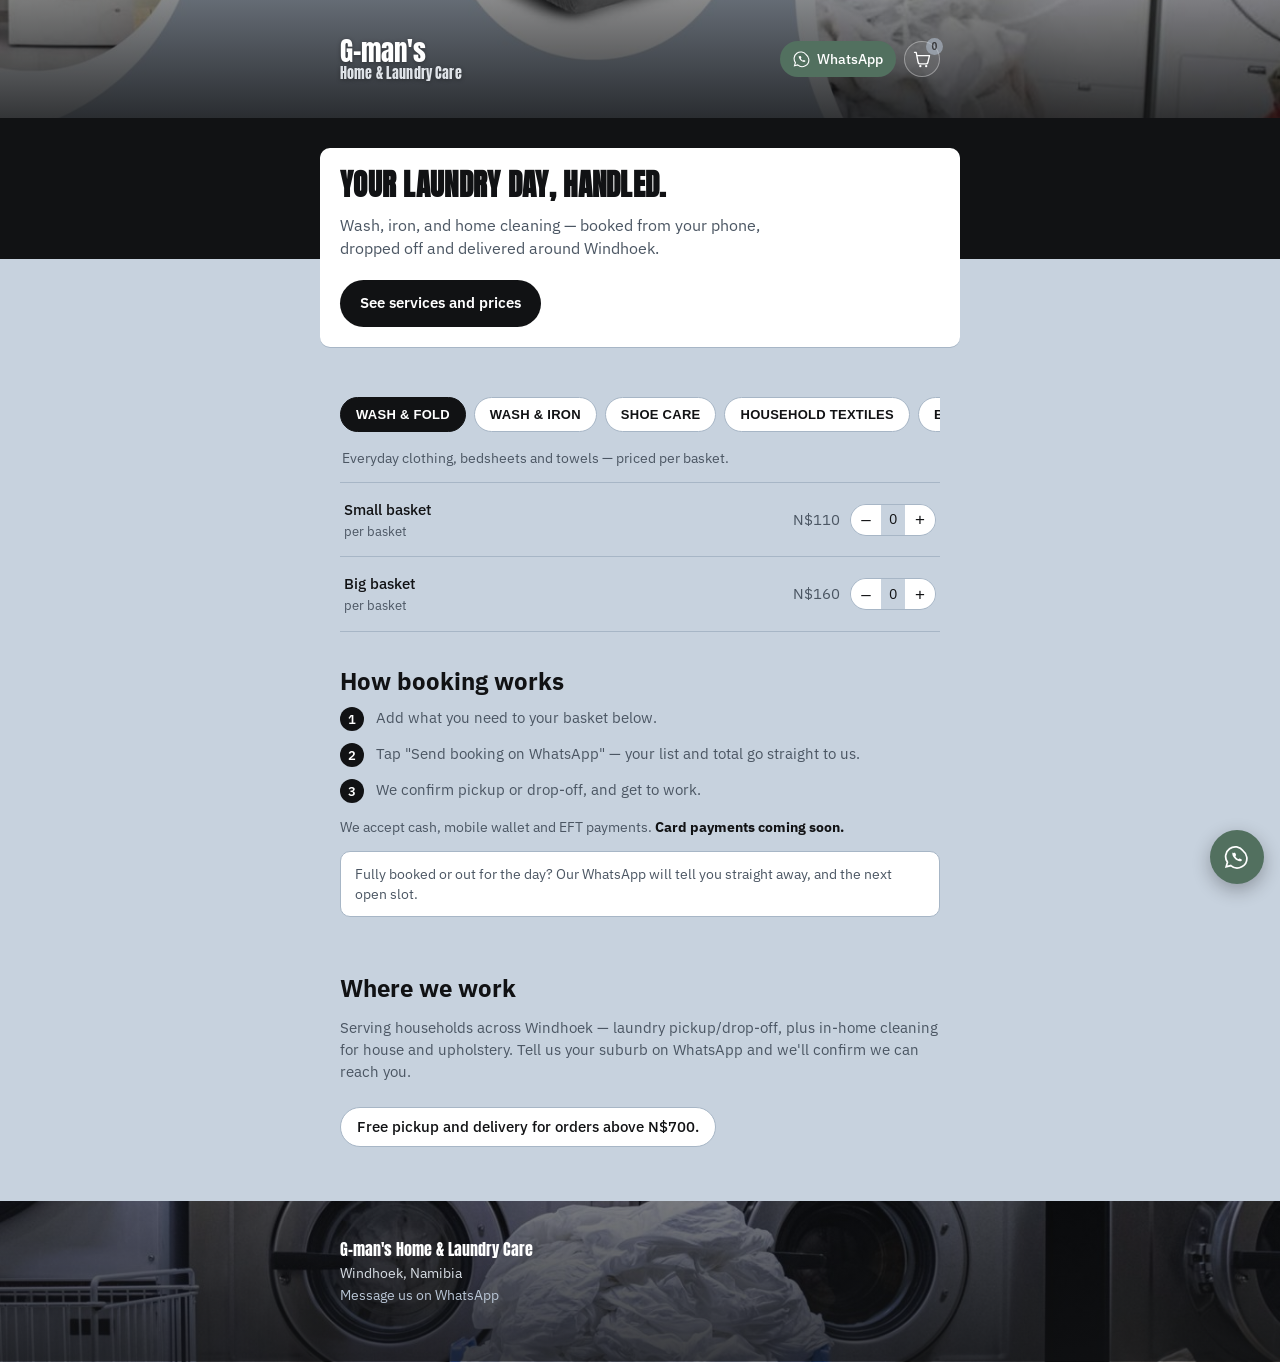
==== index.html @ aec287ac "Add files via upload" ====
<!DOCTYPE html>
<html lang="en">
<head>
<meta charset="UTF-8">
<meta name="viewport" content="width=device-width, initial-scale=1">
<title>G-man's Home &amp; Laundry Care — Windhoek</title>
<meta name="description" content="Laundry and home cleaning bookings in Windhoek, Namibia. Pick your services, see the price, book straight to WhatsApp.">
<link rel="preconnect" href="https://fonts.googleapis.com">
<link rel="preconnect" href="https://fonts.gstatic.com" crossorigin>
<link href="https://fonts.googleapis.com/css2?family=Anton&family=IBM+Plex+Sans:wght@400;500;600&display=swap" rel="stylesheet">
<link rel="stylesheet" href="styles.css">
</head>
<body>

<header class="site-header">
  <div class="wrap header-row">
    <p class="wordmark">G-man's<br><span>Home &amp; Laundry Care</span></p>
    <div class="header-actions">
      <a class="header-whatsapp" href="#" id="header-whatsapp-link" aria-label="Message us on WhatsApp">
        <svg width="18" height="18" viewBox="0 0 24 24" fill="none" aria-hidden="true"><path d="M17.6 6.3A8.9 8.9 0 0 0 3.2 16.8L2 21l4.3-1.1A8.9 8.9 0 0 0 21 12a8.9 8.9 0 0 0-3.4-5.7Z" stroke="currentColor" stroke-width="1.5"/><path d="M8.7 8.6c.2-.5.4-.5.7-.5h.5c.2 0 .4 0 .6.4l.6 1.5c.1.2 0 .4-.1.6l-.4.5c-.1.2-.1.3 0 .5.4.8 1.5 1.9 2.3 2.3.2.1.3.1.5 0l.5-.4c.2-.1.4-.2.6-.1l1.5.6c.4.2.4.4.4.6v.5c0 .3 0 .5-.5.7-.9.4-2.3.3-3.9-.7-1.3-.8-2.6-2.1-3.4-3.4-1-1.6-1.1-3-.7-3.9Z" fill="currentColor"/></svg>
        WhatsApp
      </a>
      <button class="header-cart" id="header-cart-btn" aria-haspopup="dialog" aria-controls="cart-drawer" aria-label="View basket">
        <svg width="20" height="20" viewBox="0 0 24 24" fill="none" aria-hidden="true"><path d="M3 4h2l2.4 12.2a2 2 0 0 0 2 1.6h7.6a2 2 0 0 0 2-1.6L21 8H6" stroke="currentColor" stroke-width="1.6" stroke-linecap="round" stroke-linejoin="round"/><circle cx="10" cy="20.5" r="1.4" fill="currentColor"/><circle cx="17" cy="20.5" r="1.4" fill="currentColor"/></svg>
        <span class="header-cart-badge" id="header-cart-badge">0</span>
      </button>
    </div>
  </div>
</header>

<main>

  <section class="hero">
    <div class="wrap">
      <h1>Your laundry day, handled.</h1>
      <p class="hero-sub">Wash, iron, and home cleaning — booked from your phone, dropped off and delivered around Windhoek.</p>
      <a href="#services" class="btn btn-primary">See services and prices</a>
    </div>
  </section>

  <section id="services" class="services">
    <div class="wrap">

      <div class="category-tabs" role="tablist" aria-label="Service categories" id="category-tabs">
        <!-- populated by script.js -->
      </div>

      <div class="category-note" id="category-note"></div>

      <ul class="item-list" id="item-list">
        <!-- populated by script.js -->
      </ul>

    </div>
  </section>

  <section class="how">
    <div class="wrap">
      <h2>How booking works</h2>
      <ol class="how-list">
        <li><span class="how-num">1</span> Add what you need to your basket below.</li>
        <li><span class="how-num">2</span> Tap "Send booking on WhatsApp" — your list and total go straight to us.</li>
        <li><span class="how-num">3</span> We confirm pickup or drop-off, and get to work.</li>
      </ol>
      <p class="how-payments">We accept cash, mobile wallet and EFT payments. <strong>Card payments coming soon.</strong></p>
      <p class="how-note">Fully booked or out for the day? Our WhatsApp will tell you straight away, and the next open slot.</p>
    </div>
  </section>

  <section class="areas">
    <div class="wrap">
      <h2>Where we work</h2>
      <p>Serving households across Windhoek — laundry pickup/drop-off, plus in-home cleaning for house and upholstery. Tell us your suburb on WhatsApp and we'll confirm we can reach you.</p>
      <p class="areas-delivery">Free pickup and delivery for orders above N$700.</p>
    </div>
  </section>

</main>

<footer class="site-footer">
  <div class="wrap">
    <p class="footer-name">G-man's Home &amp; Laundry Care</p>
    <p>Windhoek, Namibia</p>
    <p><a href="#" id="footer-whatsapp-link">Message us on WhatsApp</a></p>
  </div>
</footer>

<!-- Floating WhatsApp bubble -->
<a class="whatsapp-bubble" id="whatsapp-bubble-link" href="#" aria-label="Message us on WhatsApp">
  <svg width="26" height="26" viewBox="0 0 24 24" fill="none" aria-hidden="true"><path d="M17.6 6.3A8.9 8.9 0 0 0 3.2 16.8L2 21l4.3-1.1A8.9 8.9 0 0 0 21 12a8.9 8.9 0 0 0-3.4-5.7Z" stroke="#fff" stroke-width="1.6"/><path d="M8.7 8.6c.2-.5.4-.5.7-.5h.5c.2 0 .4 0 .6.4l.6 1.5c.1.2 0 .4-.1.6l-.4.5c-.1.2-.1.3 0 .5.4.8 1.5 1.9 2.3 2.3.2.1.3.1.5 0l.5-.4c.2-.1.4-.2.6-.1l1.5.6c.4.2.4.4.4.6v.5c0 .3 0 .5-.5.7-.9.4-2.3.3-3.9-.7-1.3-.8-2.6-2.1-3.4-3.4-1-1.6-1.1-3-.7-3.9Z" fill="#fff"/></svg>
</a>

<!-- Sticky cart bar (appears once something is added) -->
<button class="cart-bar" id="cart-bar" aria-haspopup="dialog" aria-controls="cart-drawer">
  <span id="cart-bar-count">0 items</span>
  <span id="cart-bar-total">N$0</span>
</button>

<!-- Cart drawer -->
<div class="cart-drawer" id="cart-drawer" role="dialog" aria-label="Your basket" aria-hidden="true">
  <div class="cart-drawer-inner">
    <div class="cart-drawer-head">
      <h2>Your basket</h2>
      <button id="cart-close" aria-label="Close basket">&times;</button>
    </div>
    <ul class="cart-items" id="cart-items"></ul>
    <p class="cart-empty" id="cart-empty">Nothing added yet — browse services above.</p>
    <div class="cart-drawer-foot">
      <div class="cart-total-row">
        <span>Total</span>
        <span id="cart-total">N$0</span>
      </div>
      <a href="#" id="whatsapp-send" class="btn btn-primary btn-block">Send booking on WhatsApp</a>
      <button id="cart-clear" class="btn-text">Clear basket</button>
    </div>
  </div>
</div>

<script src="script.js"></script>
</body>
</html>
---- styles.css ----
/* ===== Tokens ===== */
/* Palette matches the flyer: slate blue-grey background, near-black
   bold headline, white pill badges. */
:root {
  --paper: #c7d2de;
  --paper-deep: #b9c6d6;
  --ink: #111214;
  --ink-soft: #4b5663;
  --navy: #111214;
  --navy-soft: #2a3138;
  --gold: #111214;
  --gold-deep: #000000;
  --sage: #52705f;
  --line: #a7b6c6;
  --radius: 10px;
  --display: "Anton", "Archivo Black", sans-serif;
  --serif: "Anton", "Archivo Black", sans-serif;
  --sans: "IBM Plex Sans", -apple-system, Segoe UI, Roboto, sans-serif;
}

* { box-sizing: border-box; }
html { scroll-behavior: smooth; }

body {
  margin: 0;
  background: var(--paper);
  color: var(--ink);
  font-family: var(--sans);
  font-size: 16px;
  line-height: 1.5;
  -webkit-font-smoothing: antialiased;
}

.wrap {
  max-width: 640px;
  margin: 0 auto;
  padding: 0 20px;
}

h1, h2 {
  font-family: var(--sans);
  font-weight: 700;
  color: var(--navy);
  margin: 0 0 12px;
  line-height: 1.15;
}

/* Anton (condensed display font) is reserved for the big hero headline
   only — its lowercase letters (like "i") render oddly at smaller
   sizes, so section headings and cards use bold sans instead. */
.hero h1 {
  font-family: var(--display);
}

a { color: inherit; }

/* ===== Header ===== */
/* Banner photo behind the business name and icons. Swap header-bg.jpg
   for a different photo any time by replacing the file (keep the
   same name). */
.site-header {
  background-color: var(--navy);
  background-image:
    linear-gradient(180deg, rgba(17,18,20,.5) 0%, rgba(17,18,20,.85) 100%),
    url("header-bg.jpg");
  background-size: cover;
  background-position: center;
  color: #fff;
  min-height: 118px;
  display: flex;
  align-items: center;
}
.header-row {
  display: flex;
  align-items: center;
  justify-content: space-between;
  padding: 16px 20px;
  width: 100%;
}
.wordmark {
  font-family: var(--serif);
  font-size: 27px;
  line-height: 1.15;
  margin: 0;
  text-shadow: 0 1px 4px rgba(0,0,0,0.35);
}
.wordmark span {
  display: block;
  font-size: 14px;
  font-weight: 400;
  color: #dfe3e8;
  letter-spacing: 0.01em;
}
.header-actions {
  display: flex;
  align-items: center;
  gap: 8px;
  flex: 0 0 auto;
}
.header-whatsapp {
  display: inline-flex;
  align-items: center;
  gap: 6px;
  text-decoration: none;
  color: #fff;
  background: var(--sage);
  padding: 8px 13px;
  border-radius: 999px;
  font-size: 13.5px;
  font-weight: 500;
  white-space: nowrap;
}
.header-cart {
  position: relative;
  display: inline-flex;
  align-items: center;
  justify-content: center;
  width: 36px;
  height: 36px;
  border-radius: 50%;
  border: 1px solid rgba(255,255,255,0.35);
  background: rgba(255,255,255,0.08);
  color: #fff;
  cursor: pointer;
  flex: 0 0 auto;
}
.header-cart-badge {
  position: absolute;
  top: -4px;
  right: -4px;
  min-width: 17px;
  height: 17px;
  padding: 0 3px;
  border-radius: 999px;
  background: var(--paper-deep);
  color: var(--ink);
  font-size: 10.5px;
  font-weight: 700;
  line-height: 17px;
  text-align: center;
}
.header-cart-badge.zero { opacity: 0.55; }

/* ===== Hero ===== */
.hero {
  padding: 30px 0 28px;
  background: linear-gradient(180deg, var(--navy) 0%, var(--navy) 55%, var(--paper) 55%);
}
.hero .wrap {
  background: #fff;
  border-radius: var(--radius);
  padding: 22px 20px 20px;
  box-shadow: 0 1px 0 var(--line);
}

/* hero-badge circular photo removed per feedback — kept CSS out for cleanliness */
.hero h1 {
  font-size: 27px;
  text-transform: uppercase;
  letter-spacing: 0.01em;
  line-height: 1.1;
}
.hero-sub {
  color: var(--ink-soft);
  font-size: 15.5px;
  max-width: 42ch;
  margin: 0 0 20px;
}

.btn {
  display: inline-block;
  text-decoration: none;
  font-weight: 500;
  font-size: 15px;
  padding: 12px 20px;
  border-radius: 999px;
  border: none;
  cursor: pointer;
}
.btn-primary {
  background: var(--ink);
  color: #fff;
  font-weight: 600;
}
.btn-primary:active { background: var(--gold-deep); }
.btn-block { display: block; width: 100%; text-align: center; }
.btn-text {
  display: block;
  width: 100%;
  text-align: center;
  background: none;
  border: none;
  color: var(--ink-soft);
  font-size: 13.5px;
  padding: 10px 0 2px;
  cursor: pointer;
  text-decoration: underline;
}

/* ===== Services ===== */
.services { padding: 8px 0 28px; }

.category-tabs {
  display: flex;
  gap: 8px;
  overflow-x: auto;
  padding: 14px 0 6px;
  scrollbar-width: none;
}
.category-tabs::-webkit-scrollbar { display: none; }
.category-tab {
  flex: 0 0 auto;
  background: #fff;
  border: 1px solid var(--line);
  color: var(--ink);
  padding: 9px 15px;
  border-radius: 999px;
  font-size: 13px;
  font-weight: 700;
  text-transform: uppercase;
  letter-spacing: 0.02em;
  cursor: pointer;
  white-space: nowrap;
}
.category-tab[aria-selected="true"] {
  background: var(--navy);
  border-color: var(--navy);
  color: #fff;
}

.category-note {
  color: var(--ink-soft);
  font-size: 13.5px;
  margin: 10px 2px 14px;
}

.item-list {
  list-style: none;
  margin: 0;
  padding: 0;
  border-top: 1px solid var(--line);
}
.item-row {
  display: flex;
  align-items: center;
  justify-content: space-between;
  gap: 12px;
  padding: 14px 2px;
  border-bottom: 1px solid var(--line);
}
.item-info { min-width: 0; }
.item-name {
  font-weight: 500;
  font-size: 15px;
}
.item-unit {
  color: var(--ink-soft);
  font-size: 12.5px;
}
.item-right {
  display: flex;
  align-items: center;
  gap: 10px;
  flex: 0 0 auto;
}
.item-price {
  font-variant-numeric: tabular-nums;
  font-size: 14.5px;
  color: var(--ink-soft);
  min-width: 52px;
  text-align: right;
}
.stepper {
  display: flex;
  align-items: center;
  gap: 0;
  border: 1px solid var(--line);
  border-radius: 999px;
  overflow: hidden;
}
.stepper button {
  width: 30px;
  height: 30px;
  border: none;
  background: #fff;
  font-size: 17px;
  color: var(--navy);
  cursor: pointer;
  line-height: 1;
}
.stepper button:active { background: var(--paper); }
.stepper .qty {
  width: 24px;
  text-align: center;
  font-size: 14px;
  font-variant-numeric: tabular-nums;
}

/* ===== House cleaning calculator card ===== */
.hc-card {
  background: #fff;
  border: 1px solid var(--line);
  border-radius: var(--radius);
  padding: 16px;
  margin: 2px 0 20px;
}
.hc-title {
  font-family: var(--sans);
  font-weight: 700;
  color: var(--navy);
  font-size: 16.5px;
  margin-bottom: 10px;
}
.hc-row {
  display: flex;
  align-items: center;
  justify-content: space-between;
  padding: 8px 0;
  border-bottom: 1px solid var(--line);
  font-size: 14px;
  gap: 10px;
}
.hc-label { color: var(--ink-soft); }
.hc-sqm-input {
  width: 72px;
  padding: 6px 8px;
  border: 1px solid var(--line);
  border-radius: 6px;
  font-family: var(--sans);
  font-size: 14px;
  text-align: right;
}
.hc-total-row {
  display: flex;
  justify-content: space-between;
  font-family: var(--sans);
  font-weight: 700;
  font-size: 17px;
  color: var(--navy);
  padding: 12px 0;
}
.hc-card .btn-primary:disabled {
  opacity: 0.45;
  cursor: not-allowed;
}

/* ===== How it works ===== */
.how { padding: 8px 0 36px; }
.how-list {
  list-style: none;
  margin: 0;
  padding: 0;
  display: grid;
  gap: 12px;
}
.how-list li {
  display: flex;
  align-items: flex-start;
  gap: 12px;
  font-size: 14.5px;
  color: var(--ink-soft);
}
.how-num {
  flex: 0 0 auto;
  width: 24px;
  height: 24px;
  border-radius: 50%;
  background: var(--navy);
  color: #fff;
  font-size: 12.5px;
  font-weight: 600;
  display: flex;
  align-items: center;
  justify-content: center;
  font-family: var(--sans);
}
.how-payments {
  margin-top: 14px;
  font-size: 13.5px;
  color: var(--ink-soft);
}
.how-payments strong { color: var(--ink); }
.how-note {
  margin-top: 10px;
  padding: 12px 14px;
  background: #fff;
  border: 1px solid var(--line);
  border-radius: var(--radius);
  font-size: 13.5px;
  color: var(--ink-soft);
}

/* ===== Areas ===== */
.areas { padding: 8px 0 40px; }
.areas p { color: var(--ink-soft); font-size: 14.5px; }
.areas-delivery {
  margin-top: 10px;
  display: inline-block;
  background: #fff;
  border: 1px solid var(--line);
  border-radius: 999px;
  padding: 8px 16px;
  font-weight: 500;
  color: var(--navy) !important;
}

/* ===== Footer ===== */
/* Bottom banner photo — stretches across the full bottom section.
   Swap footer-bg.jpg for a different photo any time by replacing the
   file (keep the same name). */
.site-footer {
  background-color: var(--navy);
  background-image:
    linear-gradient(180deg, rgba(17,18,20,.55) 0%, rgba(17,18,20,.82) 100%),
    url("footer-bg.jpg");
  background-size: cover;
  background-position: center;
  color: #d8dee5;
  padding: 34px 0 54px;
  font-size: 13.5px;
}
.footer-name {
  font-family: var(--serif);
  color: #fff;
  font-size: 16px;
  margin: 0 0 4px;
}
.site-footer p { margin: 2px 0; }
.site-footer a { color: var(--paper-deep); text-decoration: none; }

/* ===== Floating WhatsApp bubble ===== */
.whatsapp-bubble {
  position: fixed;
  right: 16px;
  bottom: 16px;
  width: 54px;
  height: 54px;
  border-radius: 50%;
  background: var(--sage);
  display: flex;
  align-items: center;
  justify-content: center;
  box-shadow: 0 6px 18px rgba(17,18,20,0.3);
  z-index: 25;
  transition: bottom 0.2s ease;
}
.whatsapp-bubble.raised { bottom: 88px; }

/* ===== Sticky cart bar ===== */
.cart-bar {
  position: fixed;
  left: 16px;
  right: 16px;
  bottom: 16px;
  max-width: 608px;
  margin: 0 auto;
  display: none;
  align-items: center;
  justify-content: space-between;
  background: var(--navy);
  color: #fff;
  border: none;
  border-radius: 999px;
  padding: 15px 20px;
  font-family: var(--sans);
  font-size: 14.5px;
  font-weight: 500;
  cursor: pointer;
  box-shadow: 0 8px 24px rgba(17,18,20,0.28);
  z-index: 20;
}
.cart-bar.visible { display: flex; }
#cart-bar-total { color: var(--paper-deep); font-variant-numeric: tabular-nums; }

/* ===== Cart drawer ===== */
.cart-drawer {
  position: fixed;
  inset: 0;
  z-index: 30;
  visibility: hidden;
  pointer-events: none;
}
.cart-drawer.open {
  visibility: visible;
  pointer-events: auto;
}
.cart-drawer::before {
  content: "";
  position: absolute;
  inset: 0;
  background: rgba(17,18,20,0.4);
  opacity: 0;
  transition: opacity 0.2s ease;
}
.cart-drawer.open::before { opacity: 1; }

.cart-drawer-inner {
  position: absolute;
  left: 0; right: 0; bottom: 0;
  max-width: 640px;
  margin: 0 auto;
  background: var(--paper);
  border-radius: 16px 16px 0 0;
  padding: 20px 20px calc(20px + env(safe-area-inset-bottom, 0px));
  max-height: 82vh;
  overflow-y: auto;
  transform: translateY(100%);
  transition: transform 0.25s ease;
}
.cart-drawer.open .cart-drawer-inner { transform: translateY(0); }

.cart-drawer-head {
  display: flex;
  align-items: center;
  justify-content: space-between;
  margin-bottom: 4px;
}
.cart-drawer-head h2 { font-size: 19px; margin: 0; }
#cart-close {
  background: none;
  border: none;
  font-size: 26px;
  line-height: 1;
  color: var(--ink-soft);
  cursor: pointer;
  padding: 4px 8px;
}

.cart-items {
  list-style: none;
  margin: 10px 0;
  padding: 0;
}
.cart-item-row {
  display: flex;
  justify-content: space-between;
  align-items: center;
  padding: 10px 0;
  border-bottom: 1px solid var(--line);
  font-size: 14.5px;
  gap: 10px;
}
.cart-item-row .name { flex: 1; min-width: 0; }
.cart-item-row .qty { color: var(--ink-soft); flex: 0 0 auto; }
.cart-item-row .line-total {
  font-variant-numeric: tabular-nums;
  flex: 0 0 auto;
  min-width: 58px;
  text-align: right;
}
.cart-item-remove {
  flex: 0 0 auto;
  background: none;
  border: none;
  color: var(--ink-soft);
  font-size: 20px;
  line-height: 1;
  cursor: pointer;
  padding: 0 0 0 4px;
}

.cart-empty {
  color: var(--ink-soft);
  font-size: 14px;
  padding: 20px 0;
}

.cart-drawer-foot { margin-top: 8px; }
.cart-total-row {
  display: flex;
  justify-content: space-between;
  font-family: var(--sans);
  font-weight: 700;
  font-size: 19px;
  color: var(--navy);
  padding: 10px 0 16px;
}

/* ===== Larger screens ===== */
@media (min-width: 640px) {
  .hero h1 { font-size: 29px; }
  .item-row { padding: 16px 4px; }
}
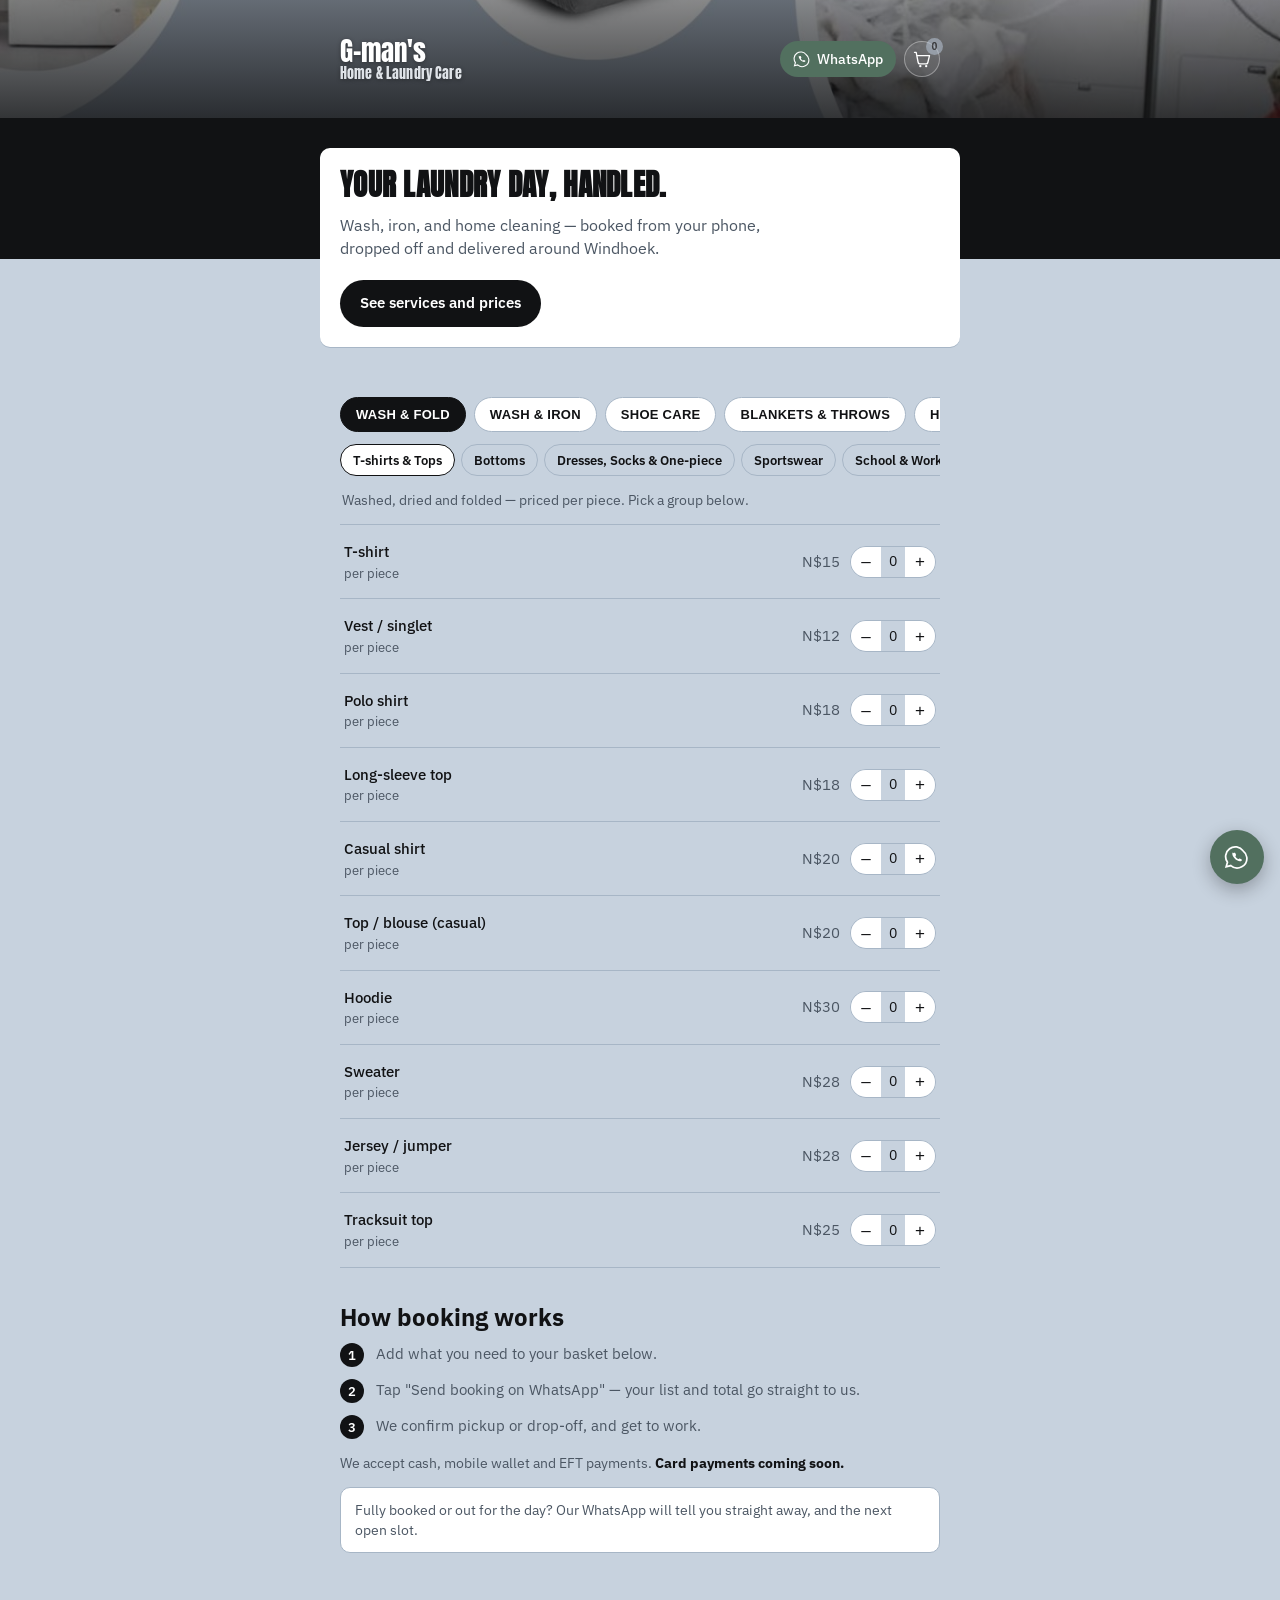
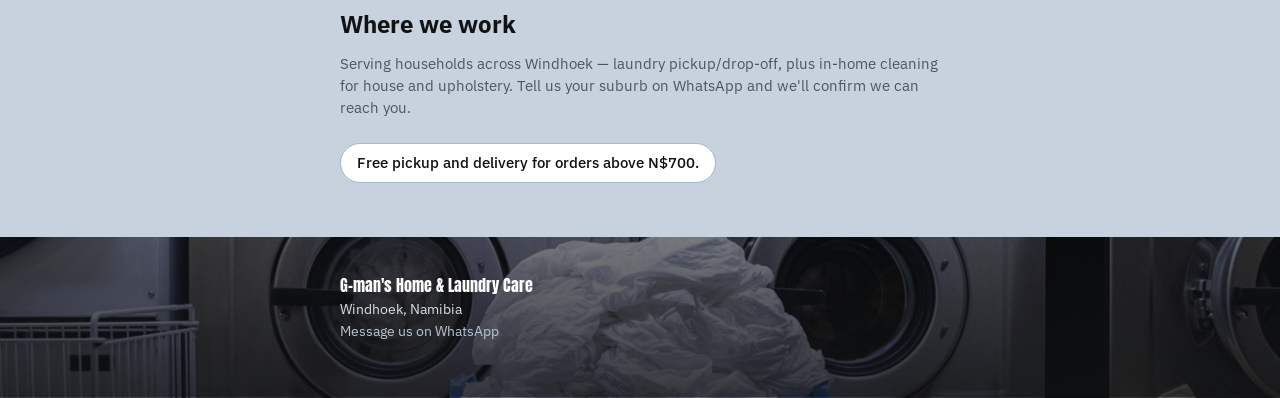
==== commit 3ccc848a: "Add files via upload" ====
--- a/index.html
+++ b/index.html
@@ -5,6 +5,16 @@
 <meta name="viewport" content="width=device-width, initial-scale=1">
 <title>G-man's Home &amp; Laundry Care — Windhoek</title>
 <meta name="description" content="Laundry and home cleaning bookings in Windhoek, Namibia. Pick your services, see the price, book straight to WhatsApp.">
+
+<!-- Open Graph / link preview (WhatsApp, Instagram, Facebook) -->
+<meta property="og:type" content="website">
+<meta property="og:title" content="G-man's Home & Laundry Care — Windhoek">
+<meta property="og:description" content="Laundry, shoe care and home cleaning — booked from your phone, dropped off and delivered around Windhoek.">
+<meta property="og:image" content="https://kaveto-paul.github.io/og-image.jpg">
+<meta property="og:image:width" content="1200">
+<meta property="og:image:height" content="630">
+<meta property="og:url" content="https://kaveto-paul.github.io/">
+<meta name="twitter:card" content="summary_large_image">
 <link rel="preconnect" href="https://fonts.googleapis.com">
 <link rel="preconnect" href="https://fonts.gstatic.com" crossorigin>
 <link href="https://fonts.googleapis.com/css2?family=Anton&family=IBM+Plex+Sans:wght@400;500;600&display=swap" rel="stylesheet">
@@ -44,6 +54,8 @@
       <div class="category-tabs" role="tablist" aria-label="Service categories" id="category-tabs">
         <!-- populated by script.js -->
       </div>
+
+      <div class="group-tabs" id="group-tabs" role="tablist" aria-label="Item groups"></div>
 
       <div class="category-note" id="category-note"></div>
 
--- a/styles.css
+++ b/styles.css
@@ -228,6 +228,55 @@
   color: #fff;
 }
 
+/* Second row of tabs inside Wash & Fold / Wash & Iron */
+.group-tabs {
+  display: none;
+  gap: 6px;
+  overflow-x: auto;
+  padding: 6px 0 4px;
+  scrollbar-width: none;
+}
+.group-tabs::-webkit-scrollbar { display: none; }
+.group-tab {
+  flex: 0 0 auto;
+  display: inline-flex;
+  align-items: center;
+  gap: 6px;
+  background: transparent;
+  border: 1px solid var(--line);
+  color: var(--ink);
+  padding: 7px 12px;
+  border-radius: 999px;
+  font-family: var(--sans);
+  font-size: 12.5px;
+  font-weight: 600;
+  cursor: pointer;
+  white-space: nowrap;
+}
+.group-tab[aria-selected="true"] {
+  background: #fff;
+  border-color: var(--ink);
+}
+.group-count {
+  min-width: 18px;
+  height: 18px;
+  padding: 0 5px;
+  border-radius: 999px;
+  background: var(--ink);
+  color: #fff;
+  font-size: 11px;
+  font-weight: 700;
+  line-height: 18px;
+  text-align: center;
+}
+.group-count[hidden] { display: none; }
+.service-tag {
+  display: block;
+  font-size: 11.5px;
+  color: var(--ink-soft);
+  opacity: 0.8;
+}
+
 .category-note {
   color: var(--ink-soft);
   font-size: 13.5px;
@@ -321,6 +370,11 @@
   gap: 10px;
 }
 .hc-label { color: var(--ink-soft); }
+.hc-rate {
+  font-size: 12px;
+  color: var(--ink-soft);
+  opacity: 0.75;
+}
 .hc-sqm-input {
   width: 72px;
   padding: 6px 8px;
@@ -343,6 +397,19 @@
   opacity: 0.45;
   cursor: not-allowed;
 }
+
+.measure-note {
+  background: #fff;
+  border: 1px solid var(--line);
+  border-radius: var(--radius);
+  padding: 14px 16px;
+  margin-top: 4px;
+  font-size: 13px;
+  color: var(--ink-soft);
+}
+.measure-note p { margin: 0 0 8px; }
+.measure-note p:last-child { margin-bottom: 0; }
+.measure-note strong { color: var(--ink); }
 
 /* ===== How it works ===== */
 .how { padding: 8px 0 36px; }
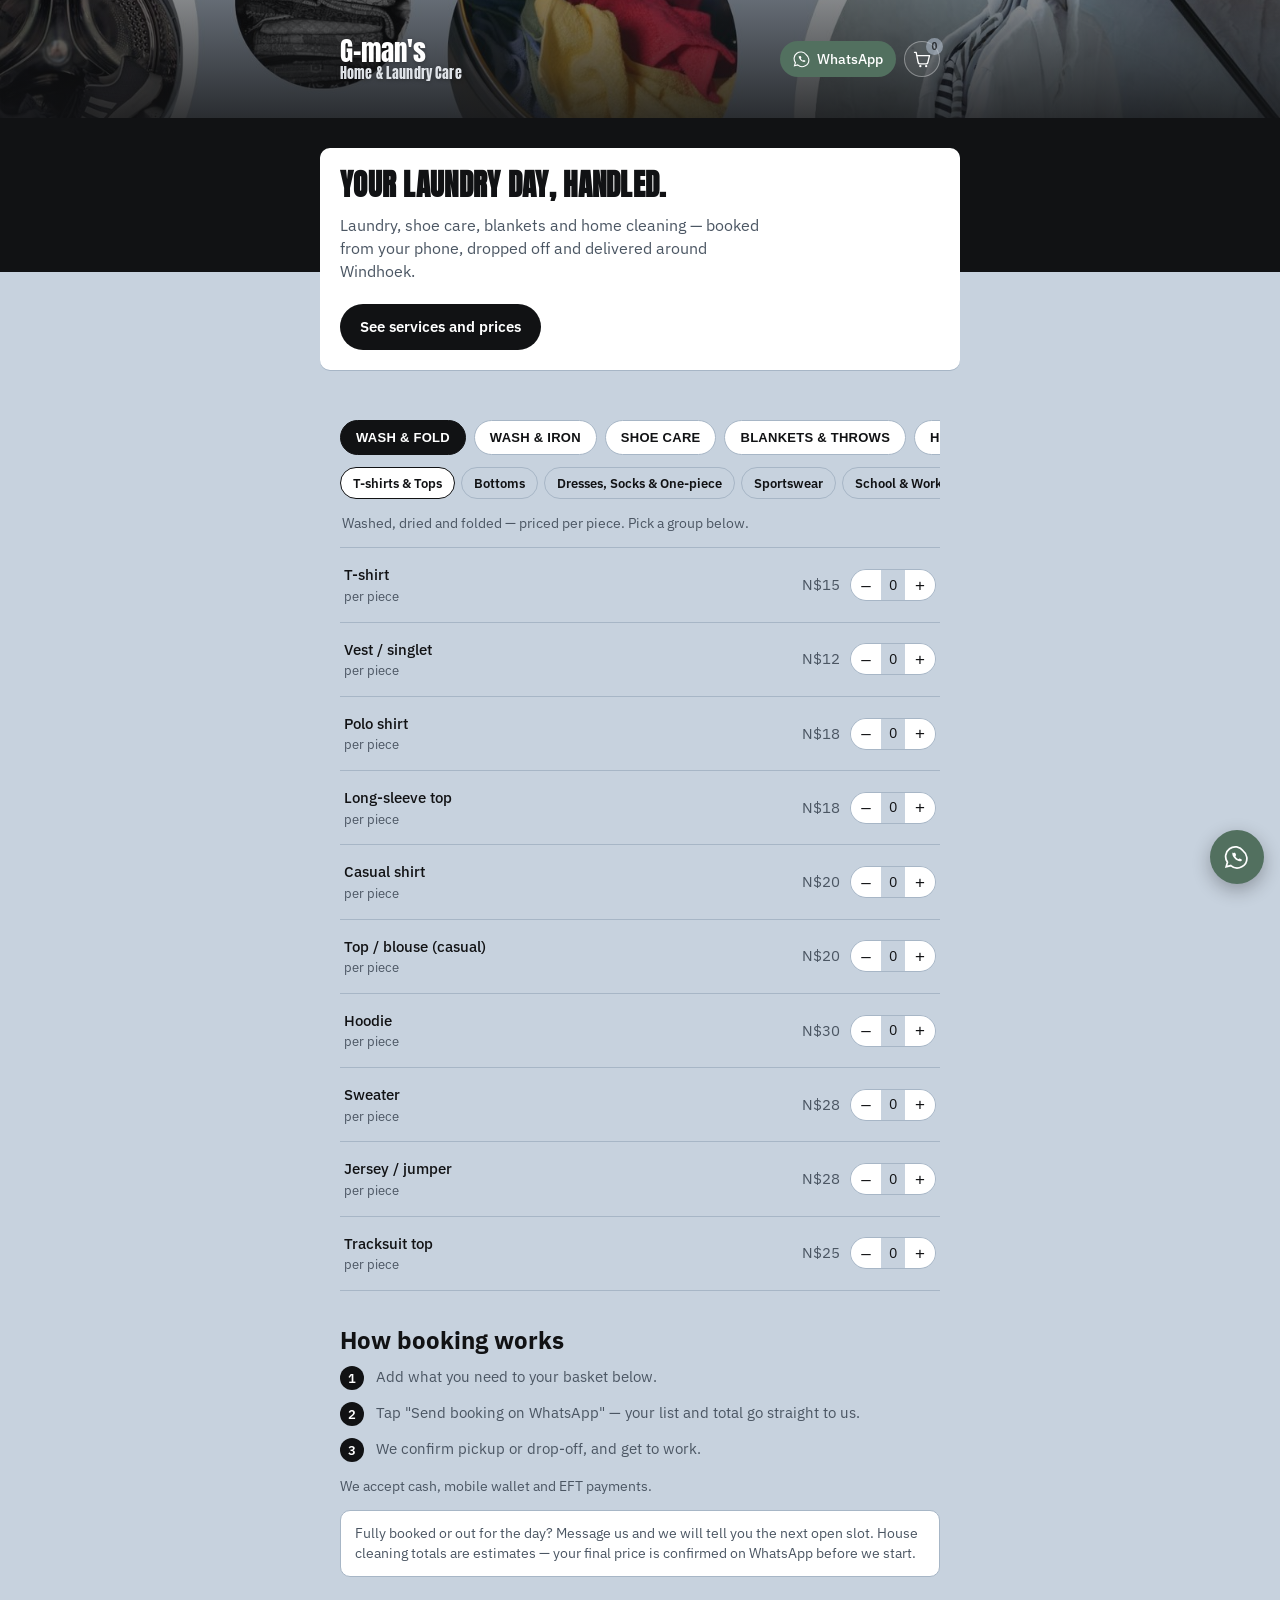
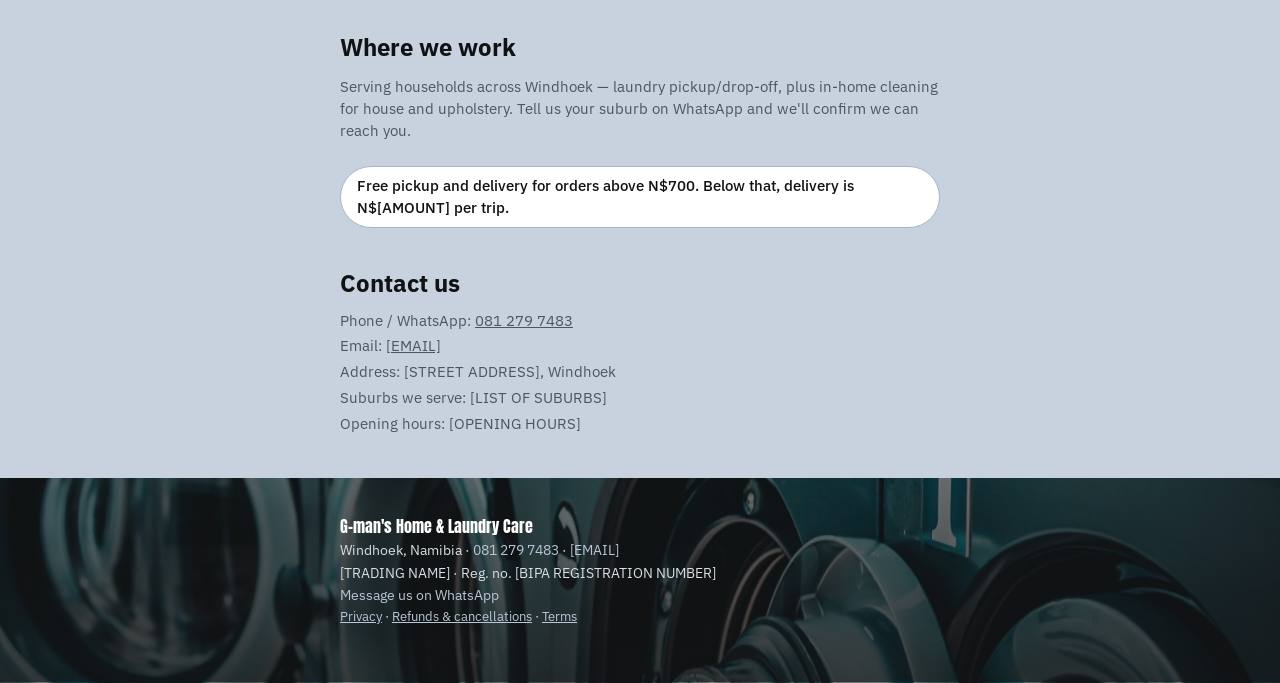
==== commit de44446e: "Add files via upload" ====
--- a/index.html
+++ b/index.html
@@ -18,7 +18,11 @@
 <link rel="preconnect" href="https://fonts.googleapis.com">
 <link rel="preconnect" href="https://fonts.gstatic.com" crossorigin>
 <link href="https://fonts.googleapis.com/css2?family=Anton&family=IBM+Plex+Sans:wght@400;500;600&display=swap" rel="stylesheet">
+<link rel="canonical" href="https://kaveto-paul.github.io/">
+<meta name="theme-color" content="#5b6b7a">
+<link rel="icon" href="data:image/svg+xml,%3Csvg xmlns='http://www.w3.org/2000/svg' viewBox='0 0 100 100'%3E%3Ctext y='.9em' font-size='90'%3E%F0%9F%A7%BA%3C/text%3E%3C/svg%3E">
 <link rel="stylesheet" href="styles.css">
+<script type="application/ld+json">{"@context":"https://schema.org","@type":"LocalBusiness","name":"G-man's Home & Laundry Care","url":"https://kaveto-paul.github.io/","telephone":"+264812797483","email":"[EMAIL]","address":{"@type":"PostalAddress","streetAddress":"[STREET ADDRESS]","addressLocality":"Windhoek","addressCountry":"NA"},"areaServed":"Windhoek","openingHours":"[OPENING HOURS]","description":"Laundry, shoe care, blanket cleaning and home cleaning in Windhoek."}</script>
 </head>
 <body>
 
@@ -26,7 +30,7 @@
   <div class="wrap header-row">
     <p class="wordmark">G-man's<br><span>Home &amp; Laundry Care</span></p>
     <div class="header-actions">
-      <a class="header-whatsapp" href="#" id="header-whatsapp-link" aria-label="Message us on WhatsApp">
+      <a class="header-whatsapp" href="https://wa.me/264812797483" id="header-whatsapp-link" aria-label="Message us on WhatsApp">
         <svg width="18" height="18" viewBox="0 0 24 24" fill="none" aria-hidden="true"><path d="M17.6 6.3A8.9 8.9 0 0 0 3.2 16.8L2 21l4.3-1.1A8.9 8.9 0 0 0 21 12a8.9 8.9 0 0 0-3.4-5.7Z" stroke="currentColor" stroke-width="1.5"/><path d="M8.7 8.6c.2-.5.4-.5.7-.5h.5c.2 0 .4 0 .6.4l.6 1.5c.1.2 0 .4-.1.6l-.4.5c-.1.2-.1.3 0 .5.4.8 1.5 1.9 2.3 2.3.2.1.3.1.5 0l.5-.4c.2-.1.4-.2.6-.1l1.5.6c.4.2.4.4.4.6v.5c0 .3 0 .5-.5.7-.9.4-2.3.3-3.9-.7-1.3-.8-2.6-2.1-3.4-3.4-1-1.6-1.1-3-.7-3.9Z" fill="currentColor"/></svg>
         WhatsApp
       </a>
@@ -43,7 +47,7 @@
   <section class="hero">
     <div class="wrap">
       <h1>Your laundry day, handled.</h1>
-      <p class="hero-sub">Wash, iron, and home cleaning — booked from your phone, dropped off and delivered around Windhoek.</p>
+      <p class="hero-sub">Laundry, shoe care, blankets and home cleaning — booked from your phone, dropped off and delivered around Windhoek.</p>
       <a href="#services" class="btn btn-primary">See services and prices</a>
     </div>
   </section>
@@ -51,11 +55,11 @@
   <section id="services" class="services">
     <div class="wrap">
 
-      <div class="category-tabs" role="tablist" aria-label="Service categories" id="category-tabs">
+      <div class="category-tabs" role="group" aria-label="Service categories" id="category-tabs">
         <!-- populated by script.js -->
       </div>
 
-      <div class="group-tabs" id="group-tabs" role="tablist" aria-label="Item groups"></div>
+      <div class="group-tabs" id="group-tabs" role="group" aria-label="Item groups"></div>
 
       <div class="category-note" id="category-note"></div>
 
@@ -74,8 +78,8 @@
         <li><span class="how-num">2</span> Tap "Send booking on WhatsApp" — your list and total go straight to us.</li>
         <li><span class="how-num">3</span> We confirm pickup or drop-off, and get to work.</li>
       </ol>
-      <p class="how-payments">We accept cash, mobile wallet and EFT payments. <strong>Card payments coming soon.</strong></p>
-      <p class="how-note">Fully booked or out for the day? Our WhatsApp will tell you straight away, and the next open slot.</p>
+      <p class="how-payments">We accept cash, mobile wallet and EFT payments.</p>
+      <p class="how-note">Fully booked or out for the day? Message us and we will tell you the next open slot. House cleaning totals are estimates — your final price is confirmed on WhatsApp before we start.</p>
     </div>
   </section>
 
@@ -83,7 +87,15 @@
     <div class="wrap">
       <h2>Where we work</h2>
       <p>Serving households across Windhoek — laundry pickup/drop-off, plus in-home cleaning for house and upholstery. Tell us your suburb on WhatsApp and we'll confirm we can reach you.</p>
-      <p class="areas-delivery">Free pickup and delivery for orders above N$700.</p>
+      <p class="areas-delivery">Free pickup and delivery for orders above N$700. Below that, delivery is N$[AMOUNT] per trip.</p>
+      <h2 class="contact-h">Contact us</h2>
+      <ul class="contact-list">
+        <li>Phone / WhatsApp: <a href="tel:+264812797483">081 279 7483</a></li>
+        <li>Email: <a href="mailto:[EMAIL]">[EMAIL]</a></li>
+        <li>Address: [STREET ADDRESS], Windhoek</li>
+        <li>Suburbs we serve: [LIST OF SUBURBS]</li>
+        <li>Opening hours: [OPENING HOURS]</li>
+      </ul>
     </div>
   </section>
 
@@ -92,13 +104,15 @@
 <footer class="site-footer">
   <div class="wrap">
     <p class="footer-name">G-man's Home &amp; Laundry Care</p>
-    <p>Windhoek, Namibia</p>
-    <p><a href="#" id="footer-whatsapp-link">Message us on WhatsApp</a></p>
+    <p>Windhoek, Namibia · <a href="tel:+264812797483">081 279 7483</a> · <a href="mailto:[EMAIL]">[EMAIL]</a></p>
+    <p>[TRADING NAME] · Reg. no. [BIPA REGISTRATION NUMBER]</p>
+    <p><a href="https://wa.me/264812797483" id="footer-whatsapp-link">Message us on WhatsApp</a></p>
+    <p class="footer-legal"><a href="privacy.html">Privacy</a> · <a href="refunds.html">Refunds &amp; cancellations</a> · <a href="terms.html">Terms</a></p>
   </div>
 </footer>
 
 <!-- Floating WhatsApp bubble -->
-<a class="whatsapp-bubble" id="whatsapp-bubble-link" href="#" aria-label="Message us on WhatsApp">
+<a class="whatsapp-bubble" id="whatsapp-bubble-link" href="https://wa.me/264812797483" aria-label="Message us on WhatsApp">
   <svg width="26" height="26" viewBox="0 0 24 24" fill="none" aria-hidden="true"><path d="M17.6 6.3A8.9 8.9 0 0 0 3.2 16.8L2 21l4.3-1.1A8.9 8.9 0 0 0 21 12a8.9 8.9 0 0 0-3.4-5.7Z" stroke="#fff" stroke-width="1.6"/><path d="M8.7 8.6c.2-.5.4-.5.7-.5h.5c.2 0 .4 0 .6.4l.6 1.5c.1.2 0 .4-.1.6l-.4.5c-.1.2-.1.3 0 .5.4.8 1.5 1.9 2.3 2.3.2.1.3.1.5 0l.5-.4c.2-.1.4-.2.6-.1l1.5.6c.4.2.4.4.4.6v.5c0 .3 0 .5-.5.7-.9.4-2.3.3-3.9-.7-1.3-.8-2.6-2.1-3.4-3.4-1-1.6-1.1-3-.7-3.9Z" fill="#fff"/></svg>
 </a>
 
@@ -109,7 +123,7 @@
 </button>
 
 <!-- Cart drawer -->
-<div class="cart-drawer" id="cart-drawer" role="dialog" aria-label="Your basket" aria-hidden="true">
+<div class="cart-drawer" id="cart-drawer" role="dialog" aria-modal="true" aria-label="Your basket" aria-hidden="true">
   <div class="cart-drawer-inner">
     <div class="cart-drawer-head">
       <h2>Your basket</h2>
@@ -122,7 +136,7 @@
         <span>Total</span>
         <span id="cart-total">N$0</span>
       </div>
-      <a href="#" id="whatsapp-send" class="btn btn-primary btn-block">Send booking on WhatsApp</a>
+      <a href="https://wa.me/264812797483" id="whatsapp-send" class="btn btn-primary btn-block">Send booking on WhatsApp</a>
       <button id="cart-clear" class="btn-text">Clear basket</button>
     </div>
   </div>
--- a/styles.css
+++ b/styles.css
@@ -222,7 +222,7 @@
   cursor: pointer;
   white-space: nowrap;
 }
-.category-tab[aria-selected="true"] {
+.category-tab[aria-pressed="true"] {
   background: var(--navy);
   border-color: var(--navy);
   color: #fff;
@@ -253,7 +253,7 @@
   cursor: pointer;
   white-space: nowrap;
 }
-.group-tab[aria-selected="true"] {
+.group-tab[aria-pressed="true"] {
   background: #fff;
   border-color: var(--ink);
 }
@@ -648,3 +648,15 @@
   .hero h1 { font-size: 29px; }
   .item-row { padding: 16px 4px; }
 }
+
+/* Contact + legal links */
+.contact-h { margin-top: 28px; }
+.contact-list { list-style: none; padding: 0; margin: 8px 0 0; color: var(--ink-soft); font-size: 14.5px; }
+.contact-list li { margin: 4px 0; }
+.contact-list a { color: inherit; }
+.footer-legal { margin-top: 10px; font-size: 13px; }
+.footer-legal a { text-decoration: underline; }
+
+@media (prefers-reduced-motion: reduce) {
+  *, *::before, *::after { transition: none !important; animation: none !important; scroll-behavior: auto !important; }
+}
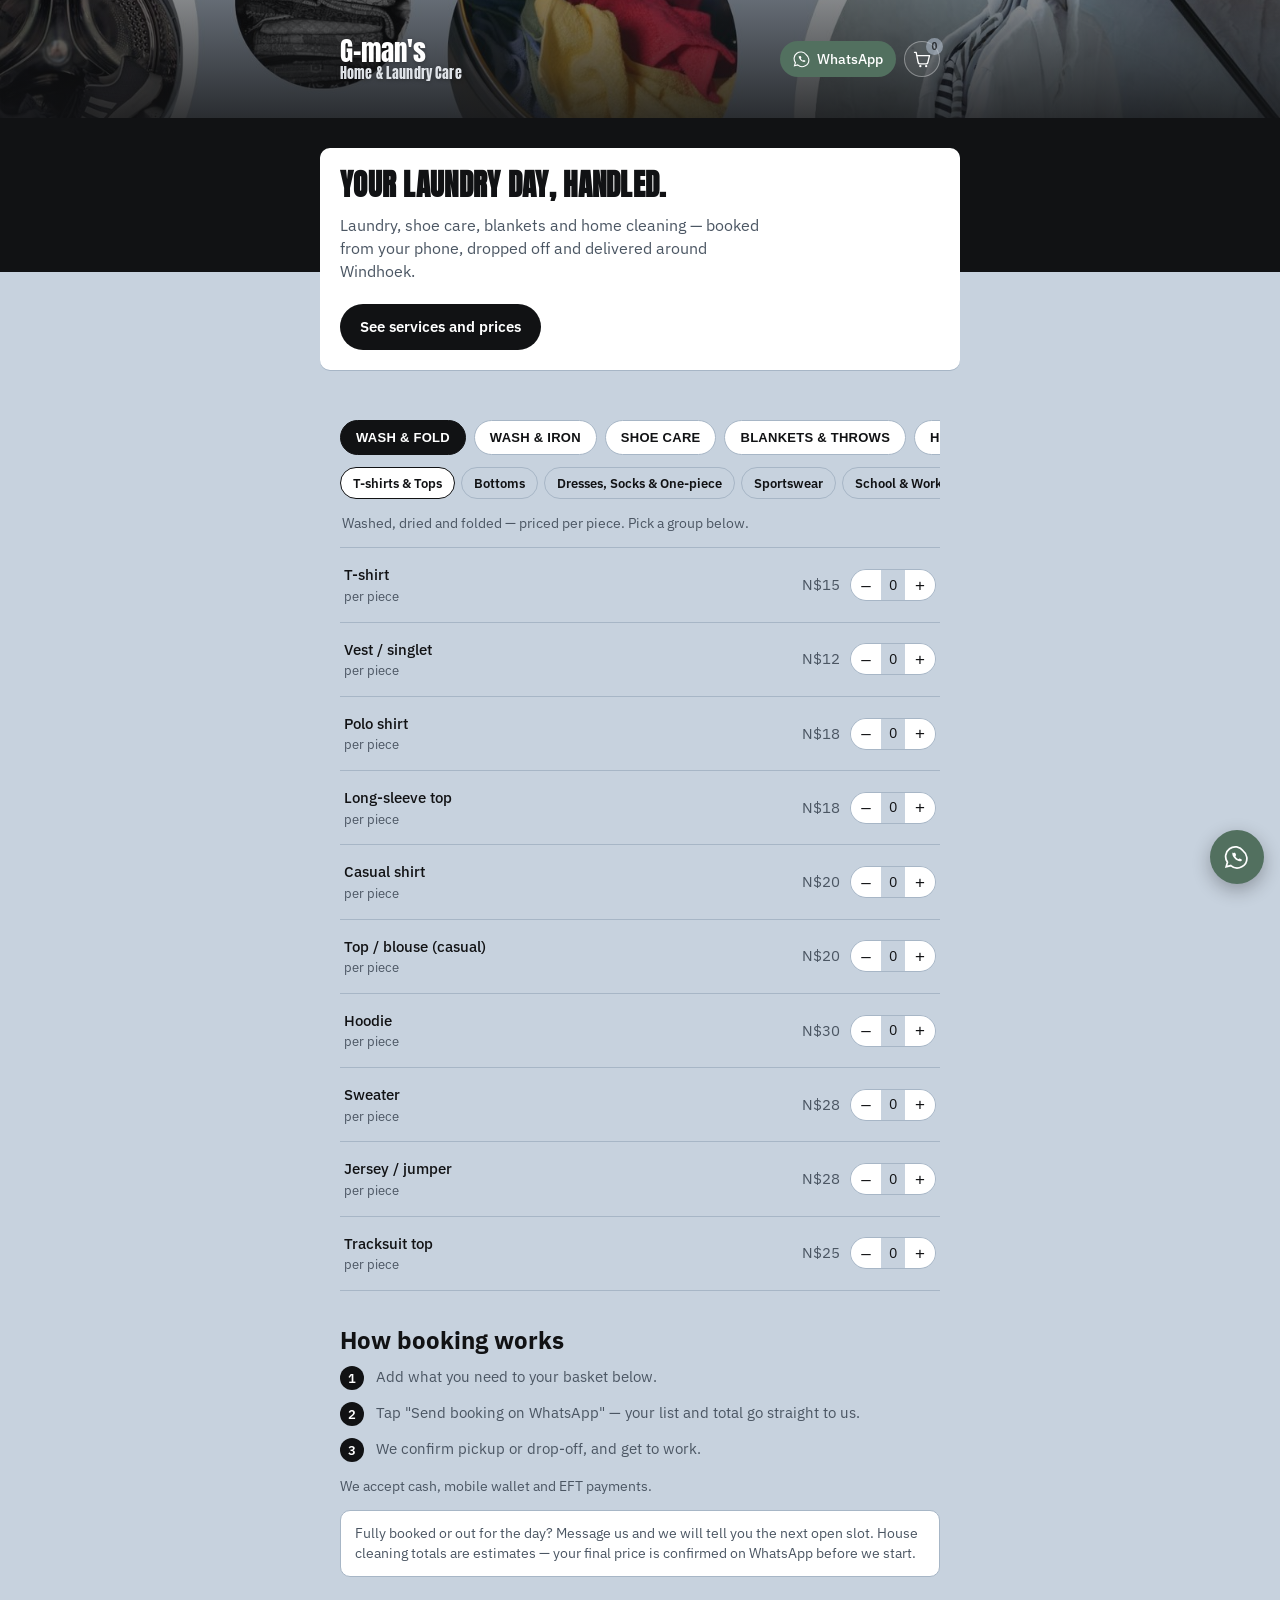
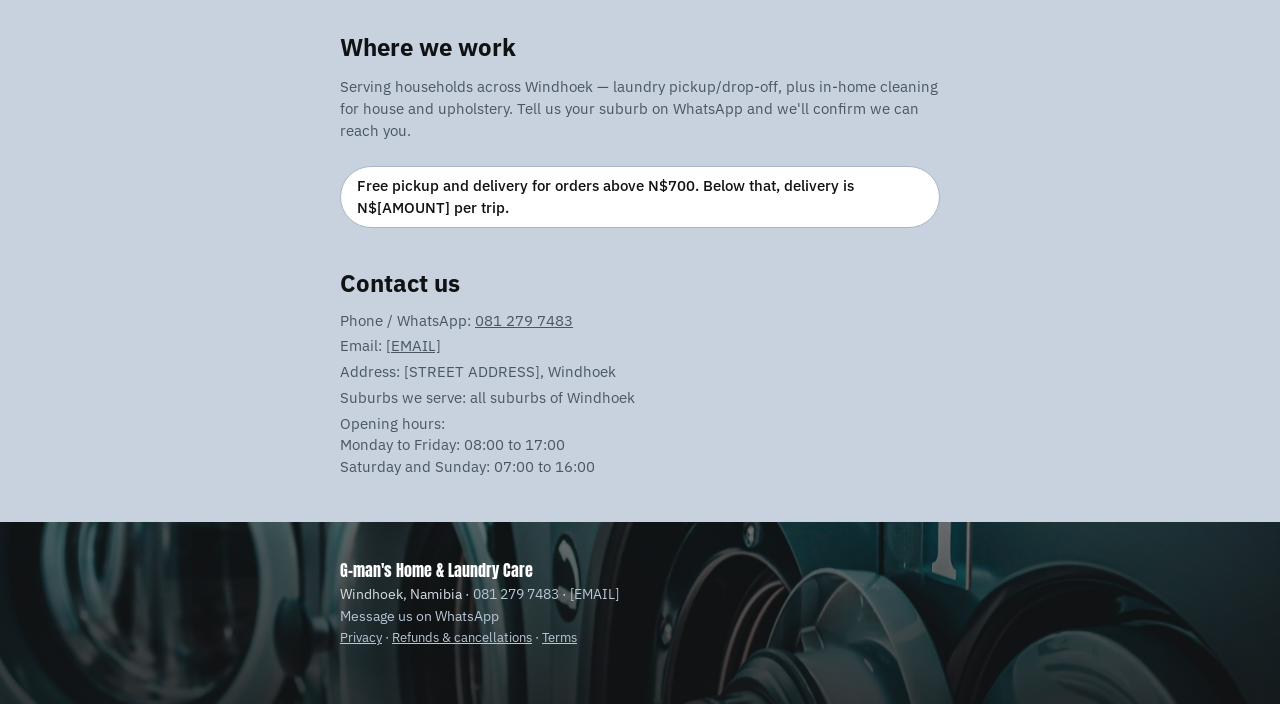
==== commit 1433467f: "Add files via upload" ====
--- a/index.html
+++ b/index.html
@@ -10,19 +10,19 @@
 <meta property="og:type" content="website">
 <meta property="og:title" content="G-man's Home & Laundry Care — Windhoek">
 <meta property="og:description" content="Laundry, shoe care and home cleaning — booked from your phone, dropped off and delivered around Windhoek.">
-<meta property="og:image" content="https://kaveto-paul.github.io/og-image.jpg">
+<meta property="og:image" content="https://kaveto.ppaulus048.workers.dev/og-image.jpg">
 <meta property="og:image:width" content="1200">
 <meta property="og:image:height" content="630">
-<meta property="og:url" content="https://kaveto-paul.github.io/">
+<meta property="og:url" content="https://kaveto.ppaulus048.workers.dev/">
 <meta name="twitter:card" content="summary_large_image">
 <link rel="preconnect" href="https://fonts.googleapis.com">
 <link rel="preconnect" href="https://fonts.gstatic.com" crossorigin>
 <link href="https://fonts.googleapis.com/css2?family=Anton&family=IBM+Plex+Sans:wght@400;500;600&display=swap" rel="stylesheet">
-<link rel="canonical" href="https://kaveto-paul.github.io/">
+<link rel="canonical" href="https://kaveto.ppaulus048.workers.dev/">
 <meta name="theme-color" content="#5b6b7a">
 <link rel="icon" href="data:image/svg+xml,%3Csvg xmlns='http://www.w3.org/2000/svg' viewBox='0 0 100 100'%3E%3Ctext y='.9em' font-size='90'%3E%F0%9F%A7%BA%3C/text%3E%3C/svg%3E">
 <link rel="stylesheet" href="styles.css">
-<script type="application/ld+json">{"@context":"https://schema.org","@type":"LocalBusiness","name":"G-man's Home & Laundry Care","url":"https://kaveto-paul.github.io/","telephone":"+264812797483","email":"[EMAIL]","address":{"@type":"PostalAddress","streetAddress":"[STREET ADDRESS]","addressLocality":"Windhoek","addressCountry":"NA"},"areaServed":"Windhoek","openingHours":"[OPENING HOURS]","description":"Laundry, shoe care, blanket cleaning and home cleaning in Windhoek."}</script>
+<script type="application/ld+json">{"@context":"https://schema.org","@type":"LocalBusiness","name":"G-man's Home & Laundry Care","url":"https://kaveto.ppaulus048.workers.dev/","telephone":"+264812797483","email":"[EMAIL]","address":{"@type":"PostalAddress","streetAddress":"[STREET ADDRESS]","addressLocality":"Windhoek","addressCountry":"NA"},"areaServed":"Windhoek","openingHours":["Mo-Fr 08:00-17:00","Sa-Su 07:00-16:00"],"description":"Laundry, shoe care, blanket cleaning and home cleaning in Windhoek."}</script>
 </head>
 <body>
 
@@ -93,8 +93,8 @@
         <li>Phone / WhatsApp: <a href="tel:+264812797483">081 279 7483</a></li>
         <li>Email: <a href="mailto:[EMAIL]">[EMAIL]</a></li>
         <li>Address: [STREET ADDRESS], Windhoek</li>
-        <li>Suburbs we serve: [LIST OF SUBURBS]</li>
-        <li>Opening hours: [OPENING HOURS]</li>
+        <li>Suburbs we serve: all suburbs of Windhoek</li>
+        <li>Opening hours:<br>Monday to Friday: 08:00 to 17:00<br>Saturday and Sunday: 07:00 to 16:00</li>
       </ul>
     </div>
   </section>
@@ -105,7 +105,6 @@
   <div class="wrap">
     <p class="footer-name">G-man's Home &amp; Laundry Care</p>
     <p>Windhoek, Namibia · <a href="tel:+264812797483">081 279 7483</a> · <a href="mailto:[EMAIL]">[EMAIL]</a></p>
-    <p>[TRADING NAME] · Reg. no. [BIPA REGISTRATION NUMBER]</p>
     <p><a href="https://wa.me/264812797483" id="footer-whatsapp-link">Message us on WhatsApp</a></p>
     <p class="footer-legal"><a href="privacy.html">Privacy</a> · <a href="refunds.html">Refunds &amp; cancellations</a> · <a href="terms.html">Terms</a></p>
   </div>
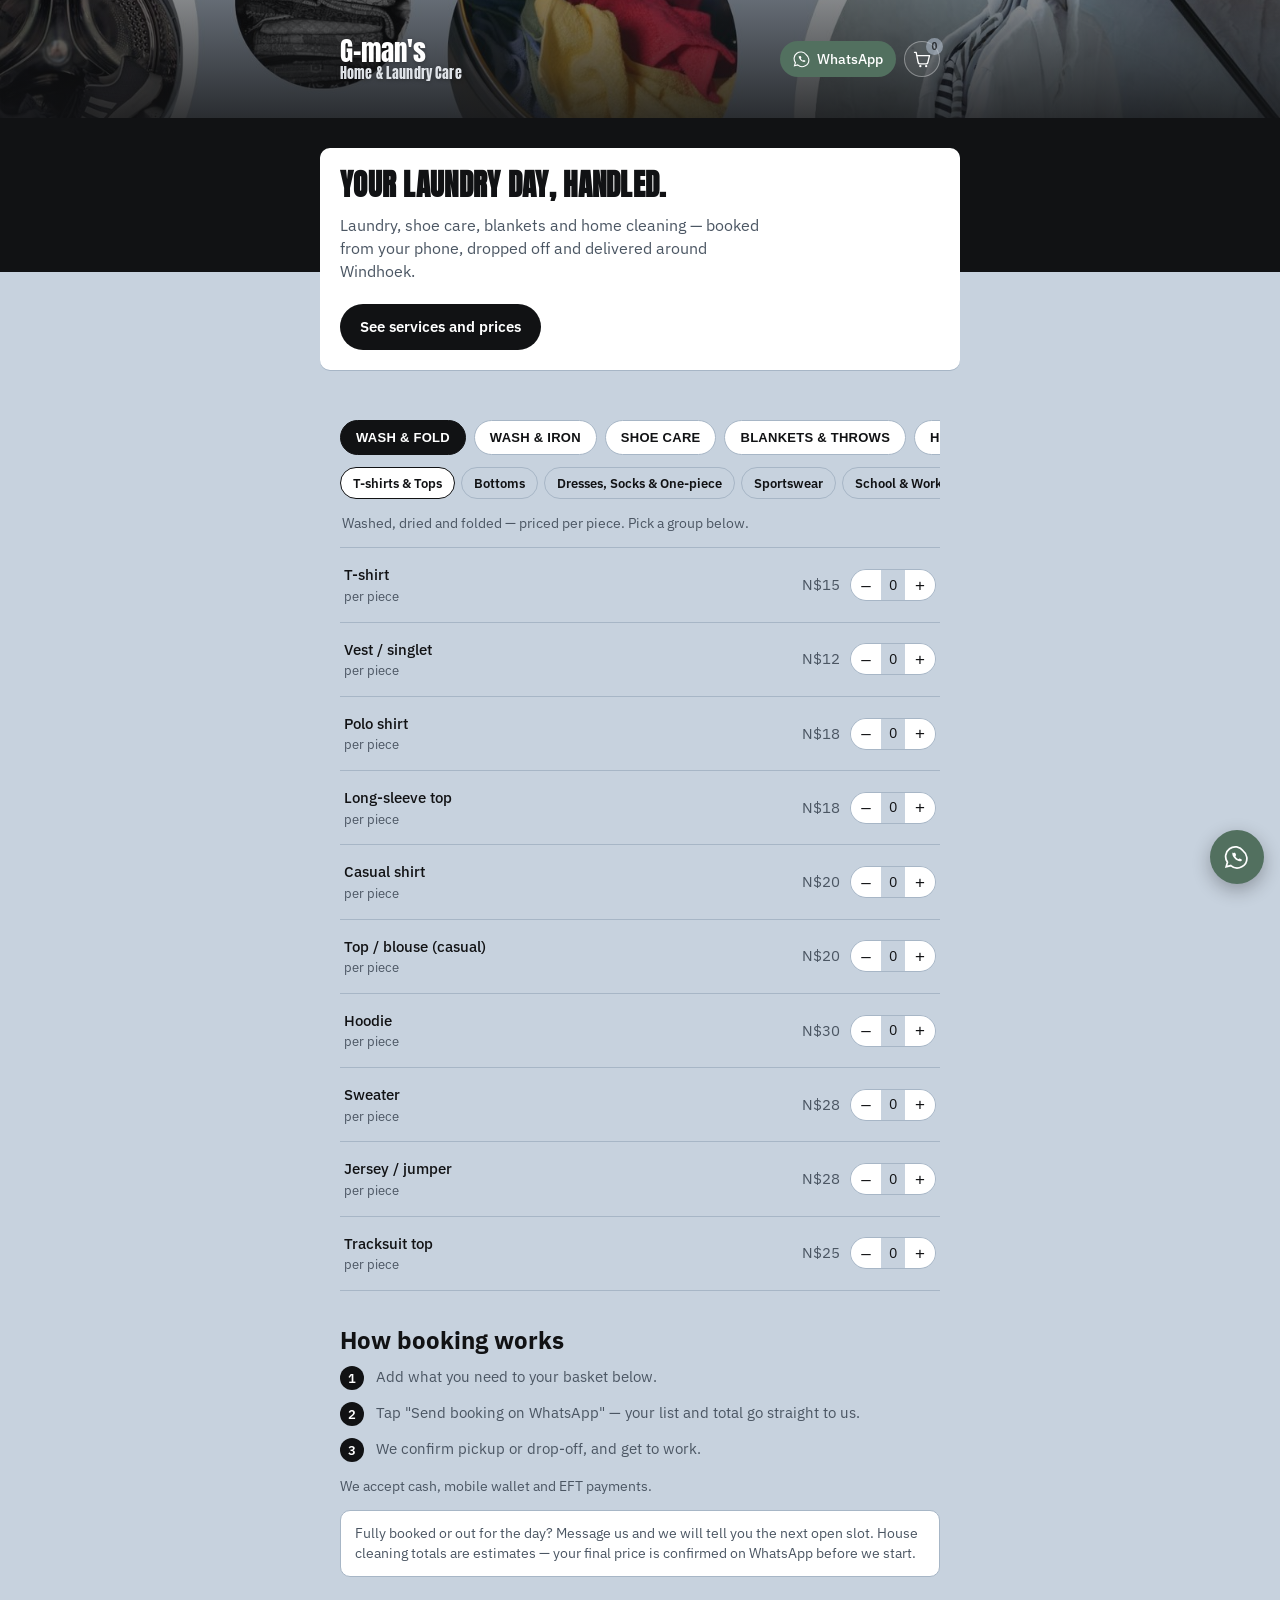
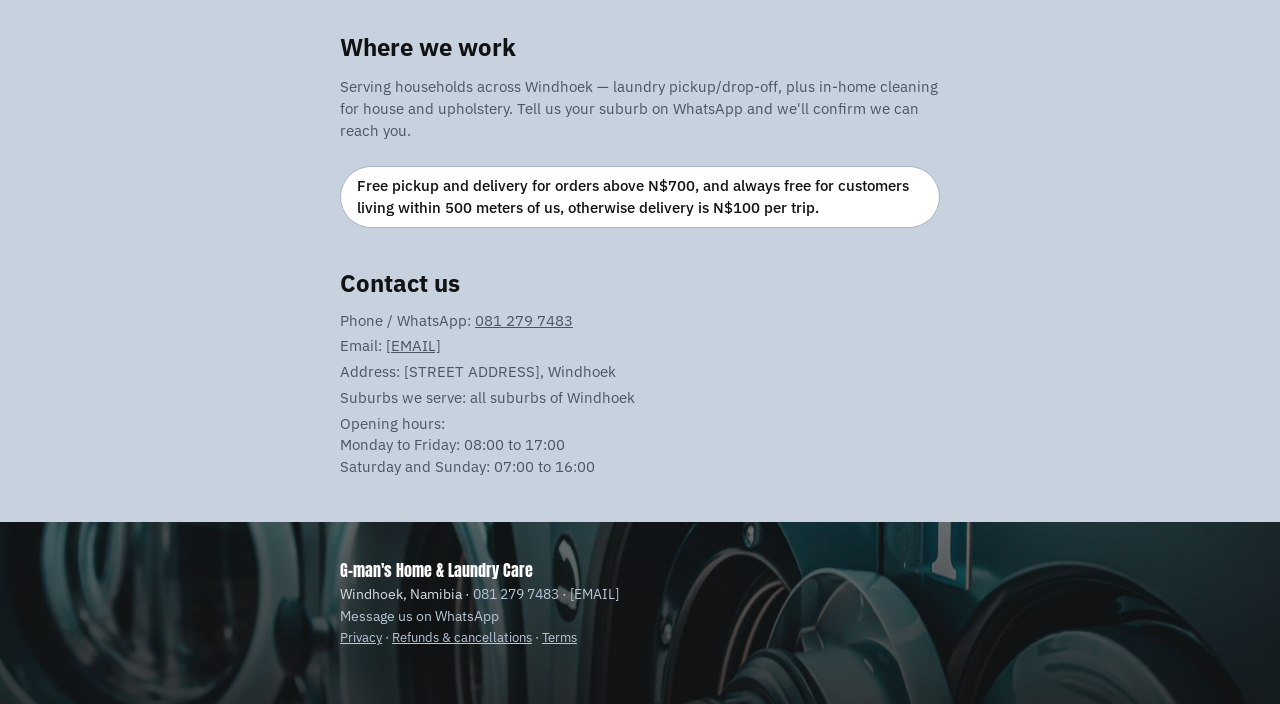
==== commit b8a215c4: "Update delivery information in index.html" ====
--- a/index.html
+++ b/index.html
@@ -87,7 +87,7 @@
     <div class="wrap">
       <h2>Where we work</h2>
       <p>Serving households across Windhoek — laundry pickup/drop-off, plus in-home cleaning for house and upholstery. Tell us your suburb on WhatsApp and we'll confirm we can reach you.</p>
-      <p class="areas-delivery">Free pickup and delivery for orders above N$700. Below that, delivery is N$[AMOUNT] per trip.</p>
+      <p class="areas-delivery">Free pickup and delivery for orders above N$700, and always free for customers living within 500 meters of us, otherwise delivery is N$100 per trip.</p>
       <h2 class="contact-h">Contact us</h2>
       <ul class="contact-list">
         <li>Phone / WhatsApp: <a href="tel:+264812797483">081 279 7483</a></li>
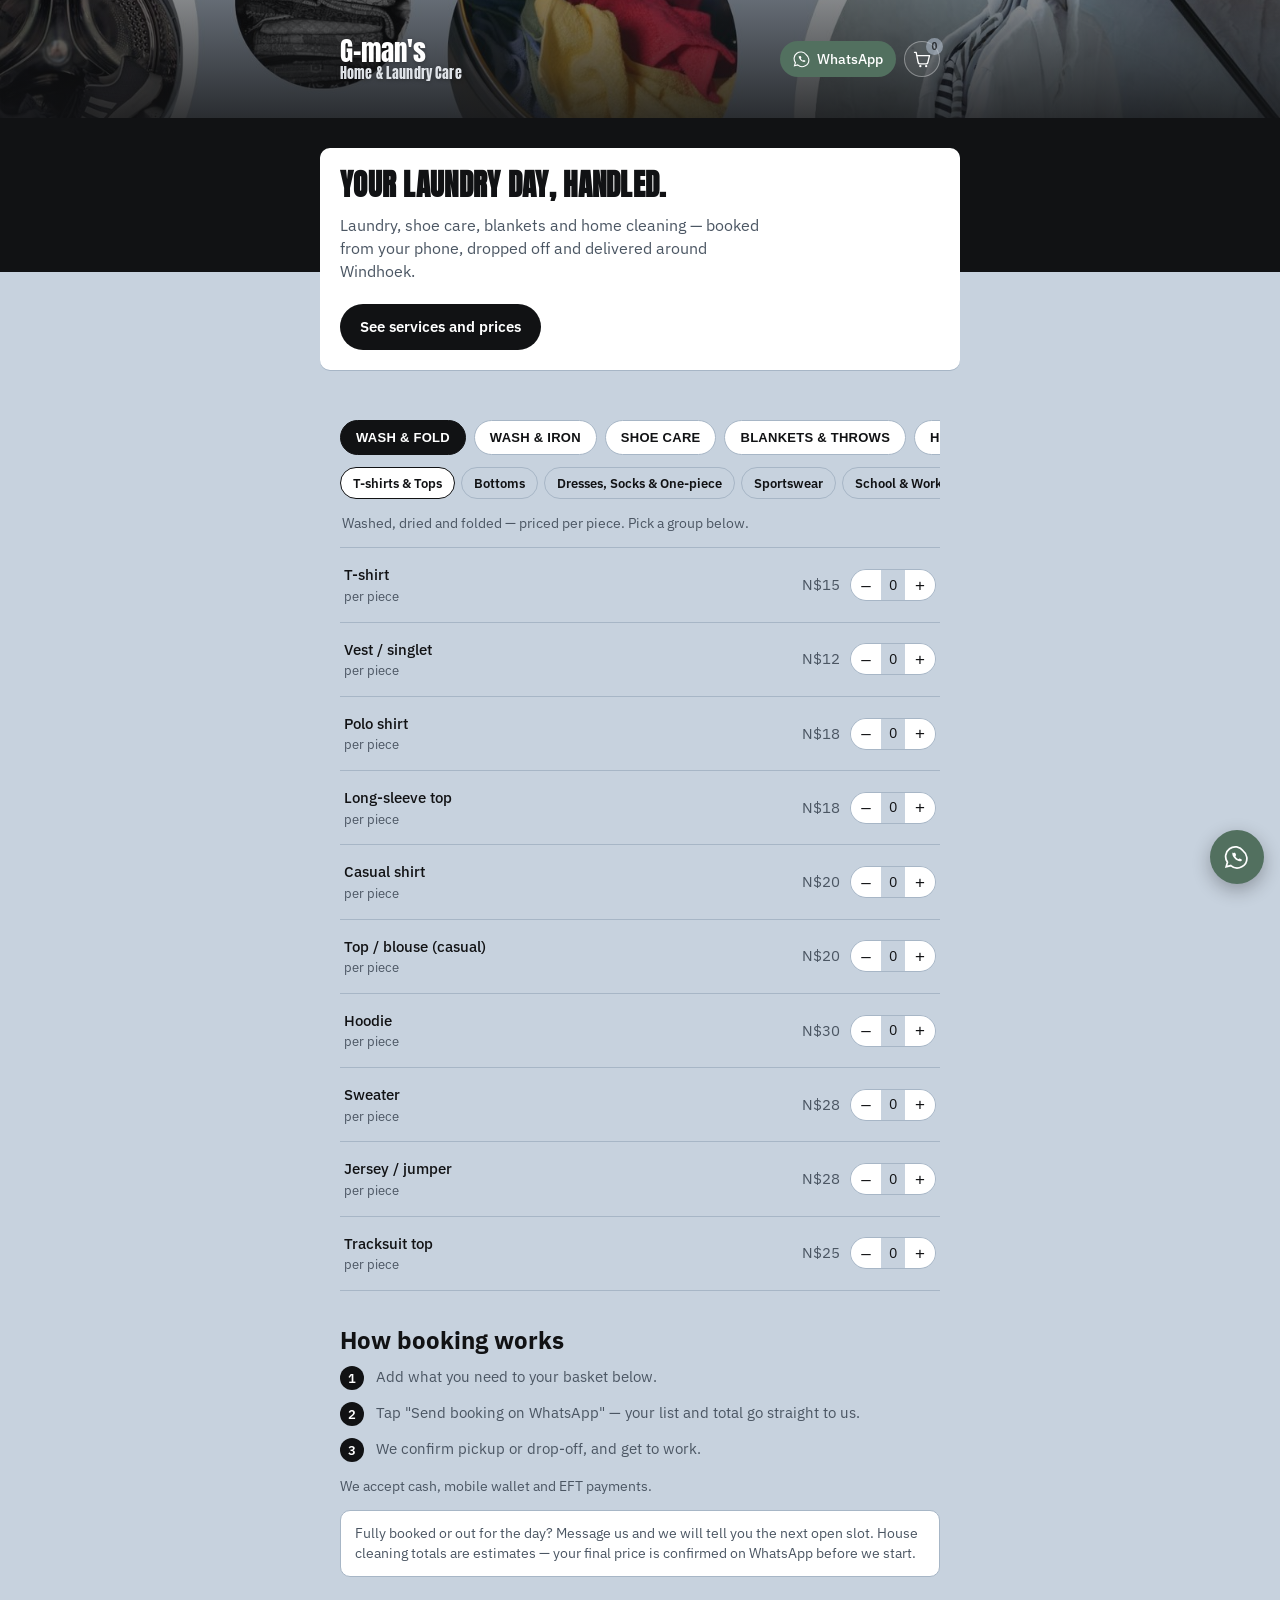
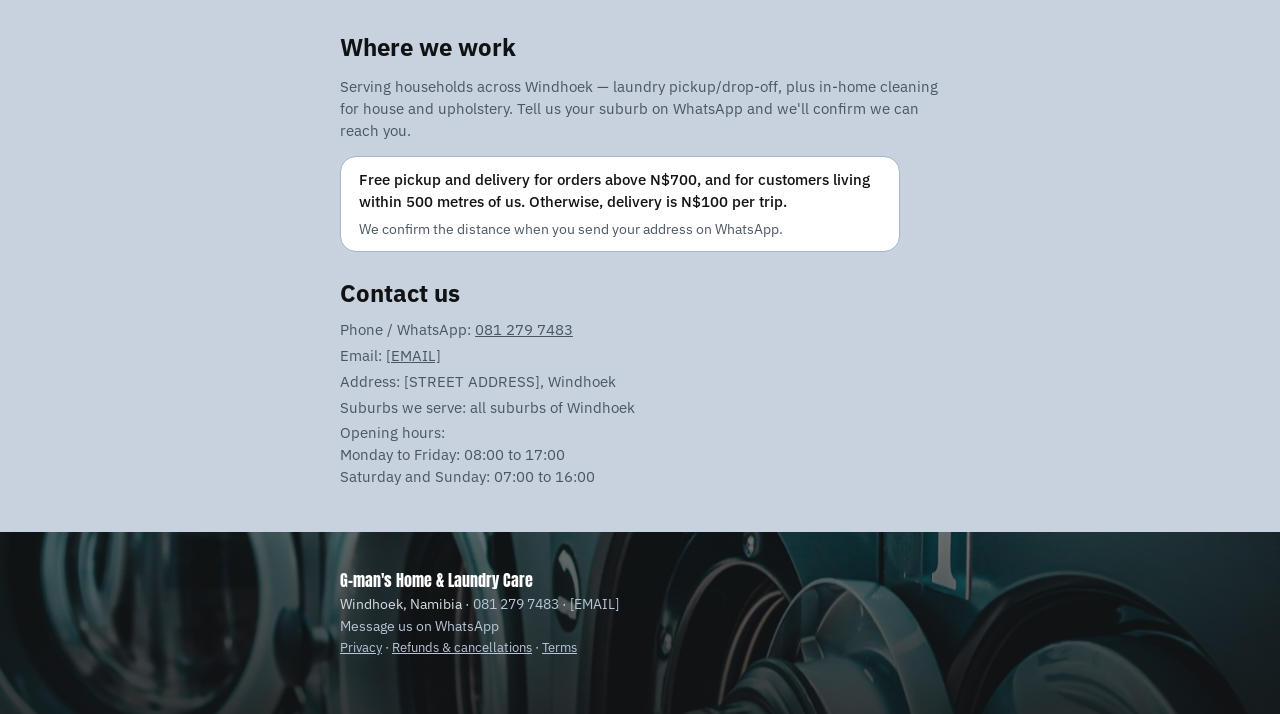
==== commit 4406680e: "Add files via upload" ====
--- a/index.html
+++ b/index.html
@@ -87,7 +87,7 @@
     <div class="wrap">
       <h2>Where we work</h2>
       <p>Serving households across Windhoek — laundry pickup/drop-off, plus in-home cleaning for house and upholstery. Tell us your suburb on WhatsApp and we'll confirm we can reach you.</p>
-      <p class="areas-delivery">Free pickup and delivery for orders above N$700, and always free for customers living within 500 meters of us, otherwise delivery is N$100 per trip.</p>
+      <p class="areas-delivery">Free pickup and delivery for orders above N$700, and for customers living within 500 metres of us. Otherwise, delivery is N$100 per trip.<span class="areas-note">We confirm the distance when you send your address on WhatsApp.</span></p>
       <h2 class="contact-h">Contact us</h2>
       <ul class="contact-list">
         <li>Phone / WhatsApp: <a href="tel:+264812797483">081 279 7483</a></li>
--- a/styles.css
+++ b/styles.css
@@ -462,13 +462,23 @@
 .areas p { color: var(--ink-soft); font-size: 14.5px; }
 .areas-delivery {
   margin-top: 10px;
-  display: inline-block;
-  background: #fff;
-  border: 1px solid var(--line);
-  border-radius: 999px;
-  padding: 8px 16px;
+  display: block;
+  max-width: 560px;
+  background: #fff;
+  border: 1px solid var(--line);
+  border-radius: 16px;
+  padding: 12px 18px;
+  line-height: 1.5;
   font-weight: 500;
   color: var(--navy) !important;
+}
+
+.areas-note {
+  display: block;
+  margin-top: 6px;
+  font-size: 13.5px;
+  font-weight: 400;
+  color: var(--ink-soft);
 }
 
 /* ===== Footer ===== */
